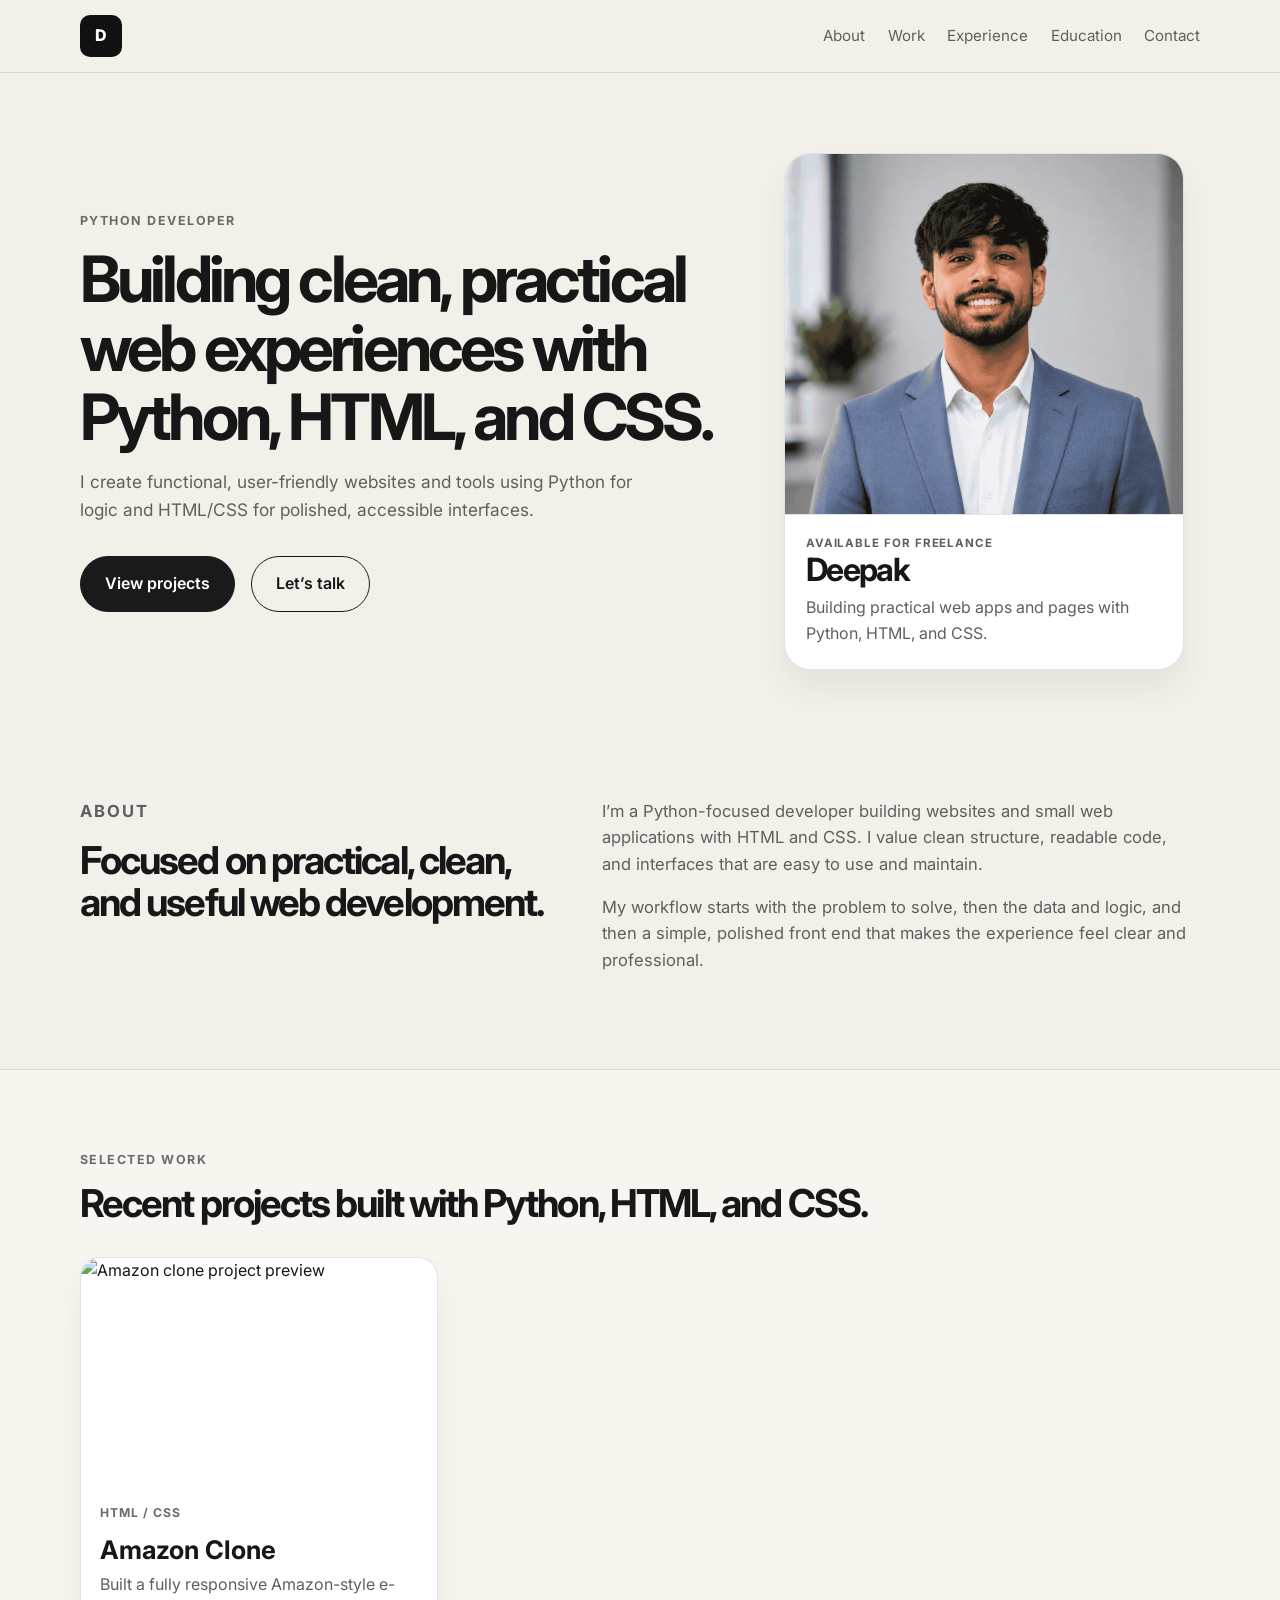
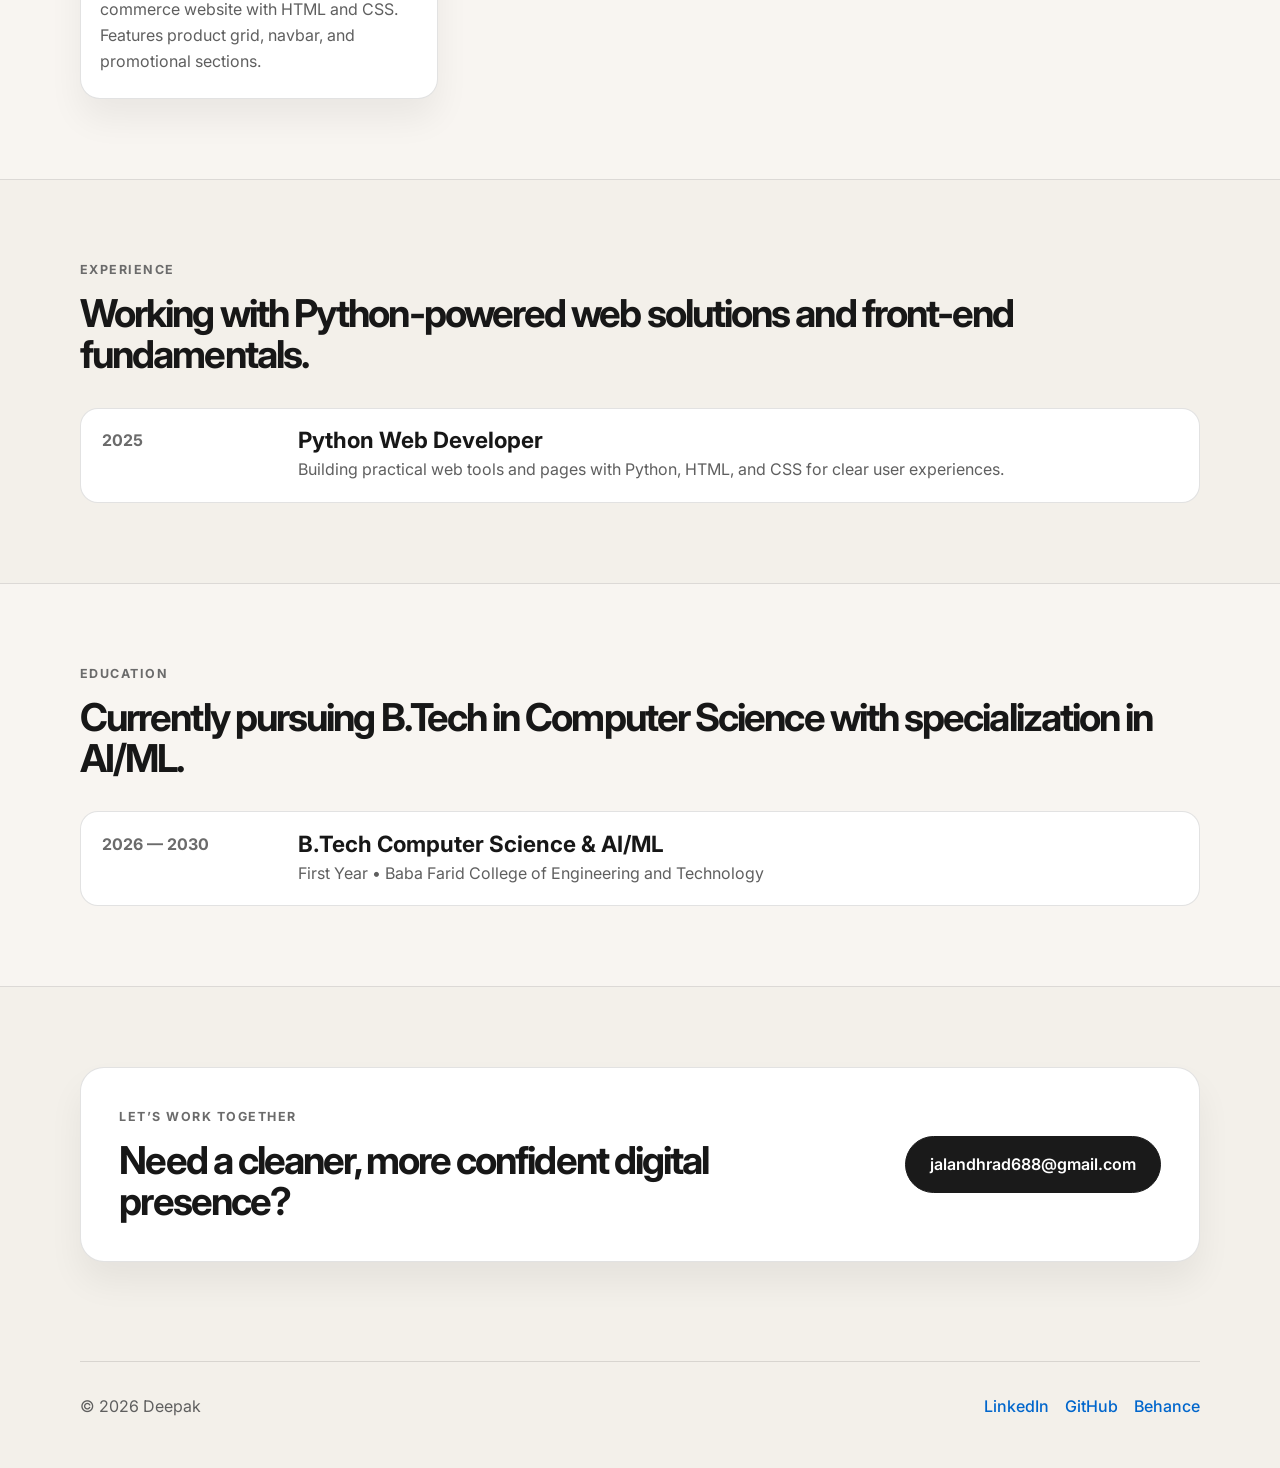
==== index.html @ 79a697dd "portfolio" ====
<!DOCTYPE html>
<html lang="en">
  <head>
    <meta charset="UTF-8" />
    <meta name="viewport" content="width=device-width, initial-scale=1.0" />
    <meta name="description" content="Minimal portfolio website for a developer and designer." />
    <title>Deepak | Portfolio</title>
    <link rel="preconnect" href="https://fonts.googleapis.com" />
    <link rel="preconnect" href="https://fonts.gstatic.com" crossorigin />
    <link href="https://fonts.googleapis.com/css2?family=Inter:wght@400;500;600;700;800&display=swap" rel="stylesheet" />
    <link rel="stylesheet" href="styles.css" />
  </head>
  <body>
    <header class="site-header">
      <div class="container nav-wrap">
        <a href="#home" class="brand">D</a>
        <nav class="site-nav" aria-label="Main navigation">
          <a href="#about">About</a>
          <a href="#work">Work</a>
          <a href="#experience">Experience</a>
          <a href="#education">Education</a>
          <a href="#contact">Contact</a>
        </nav>
      </div>
    </header>

    <main id="home">
      <section class="hero">
        <div class="container hero-grid">
          <div class="hero-copy">
            <p class="eyebrow">Python developer</p>
            <h1>Building clean, practical web experiences with Python, HTML, and CSS.</h1>
            <p class="lead">
              I create functional, user-friendly websites and tools using Python for logic and
              HTML/CSS for polished, accessible interfaces.
            </p>
            <div class="cta-row">
              <a class="button" href="#work">View projects</a>
              <a class="button button-secondary" href="#contact">Let’s talk</a>
            </div>
          </div>

          <div class="hero-card">
            <div class="profile-box">
              <div class="avatar">
                <img src="profile.jpg" alt="Deepak portrait" />
              </div>
              <div class="profile-text">
                <p class="label">Available for freelance</p>
                <h2>Deepak</h2>
                <p>Building practical web apps and pages with Python, HTML, and CSS.</p>
              </div>
            </div>
          </div>
        </div>
      </section>

      <section id="about" class="section">
        <div class="container split">
          <div>
            <p class="section-tag">About</p>
            <h2>Focused on practical, clean, and useful web development.</h2>
          </div>
          <div>
            <p>
              I’m a Python-focused developer building websites and small web applications with
              HTML and CSS. I value clean structure, readable code, and interfaces that are
              easy to use and maintain.
            </p>
            <p>
              My workflow starts with the problem to solve, then the data and logic, and then a
              simple, polished front end that makes the experience feel clear and professional.
            </p>
          </div>
        </div>
      </section>

      <section id="work" class="section muted">
        <div class="container">
          <p class="section-tag">Selected work</p>
          <h2>Recent projects built with Python, HTML, and CSS.</h2>

          <div class="project-grid">
            <a href="project with css and html/amazon-clone.html" class="project-card" target="_blank">
              <img src="https://images.unsplash.com/photo-1460925895917-adf4198c838d?auto=format&fit=crop&w=1200&q=80" alt="Amazon clone project preview" />
              <div class="project-body">
                <span>HTML / CSS</span>
                <h3>Amazon Clone</h3>
                <p>Built a fully responsive Amazon-style e-commerce website with HTML and CSS. Features product grid, navbar, and promotional sections.</p>
              </div>
            </a>
          </div>
        </div>
      </section>

      <section id="experience" class="section">
        <div class="container">
          <p class="section-tag">Experience</p>
          <h2>Working with Python-powered web solutions and front-end fundamentals.</h2>

          <div class="timeline">
            <div class="timeline-item">
              <span>2025</span>
              <div>
                <h3>Python Web Developer</h3>
                <p>Building practical web tools and pages with Python, HTML, and CSS for clear user experiences.</p>
              </div>
            </div>
          </div>
        </div>
      </section>

      <section id="education" class="section muted">
        <div class="container">
          <p class="section-tag">Education</p>
          <h2>Currently pursuing B.Tech in Computer Science with specialization in AI/ML.</h2>

          <div class="timeline">
            <div class="timeline-item">
              <span>2026 — 2030</span>
              <div>
                <h3>B.Tech Computer Science & AI/ML</h3>
                <p>First Year • Baba Farid College of Engineering and Technology</p>
              </div>
            </div>
          </div>
        </div>
      </section>

      <section id="contact" class="section contact">
        <div class="container contact-box">
          <div>
            <p class="section-tag">Let’s work together</p>
            <h2>Need a cleaner, more confident digital presence?</h2>
          </div>
          <a class="button" href="mailto:jalandhrad688@gmail.com">jalandhrad688@gmail.com</a>
        </div>
      </section>
    </main>

    <footer class="site-footer">
      <div class="container footer-wrap">
        <p>© <span id="year"></span> Deepak</p>
        <div class="socials">
          <a href="https://www.linkedin.com/in/deepak-jalandhra214" target="_blank" rel="noreferrer">LinkedIn</a>
          <a href="https://github.com/deepak-jalandhra-214" target="_blank" rel="noreferrer">GitHub</a>
          <a href="https://behance.net" target="_blank" rel="noreferrer">Behance</a>
        </div>
      </div>
    </footer>

    <script src="script.js"></script>
  </body>
</html>
---- styles.css ----
:root {
  --bg: #f3f0ea;
  --panel: #ffffff;
  --panel-soft: #f8f5f1;
  --text: #171717;
  --muted: #5f5f5f;
  --line: rgba(23, 23, 23, 0.12);
  --primary: #1a1a1a;
  --secondary: #6b6b6b;
  --shadow: 0 20px 35px rgba(0, 0, 0, 0.06);
}

* {
  box-sizing: border-box;
}

html {
  scroll-behavior: smooth;
}

body {
  margin: 0;
  background: var(--bg);
  color: var(--text);
  font-family: "Inter", sans-serif;
  line-height: 1.6;
}

a {
  color: inherit;
  text-decoration: none;
}

img {
  display: block;
  width: 100%;
}

.container {
  width: min(1120px, calc(100% - 2rem));
  margin: 0 auto;
}

.site-header {
  background: rgba(243, 240, 234, 0.92);
  border-bottom: 1px solid var(--line);
  position: sticky;
  top: 0;
  z-index: 20;
  backdrop-filter: blur(12px);
}

.nav-wrap {
  display: flex;
  align-items: center;
  justify-content: space-between;
  min-height: 72px;
}

.brand {
  display: inline-flex;
  align-items: center;
  justify-content: center;
  width: 42px;
  height: 42px;
  border-radius: 10px;
  background: #111111;
  color: #fff;
  font-weight: 800;
}

.site-nav {
  display: flex;
  align-items: center;
  gap: 1.4rem;
  color: var(--muted);
  font-size: 0.95rem;
}

.site-nav a:hover {
  color: var(--text);
}

.socials a {
  color: #0066cc;
  font-weight: 500;
}

.socials a:hover {
  color: #0052a3;
}



.hero {
  padding: 5rem 0 3rem;
}

.hero-grid {
  display: grid;
  grid-template-columns: 1.2fr 0.8fr;
  gap: 2.5rem;
  align-items: center;
}

.eyebrow,
.section-tag {
  margin: 0 0 0.8rem;
  color: var(--secondary);
  font-size: 0.78rem;
  font-weight: 700;
  letter-spacing: 0.12em;
  text-transform: uppercase;
}

h1,
h2,
h3 {
  margin-top: 0;
  line-height: 1.08;
}

h1 {
  font-size: clamp(2.7rem, 5vw, 5.2rem);
  letter-spacing: -0.06em;
  margin-bottom: 1rem;
}

h2 {
  font-size: clamp(2rem, 3vw, 3rem);
  letter-spacing: -0.05em;
  margin-bottom: 1rem;
}

.lead {
  max-width: 560px;
  color: var(--muted);
  font-size: 1.08rem;
}

.cta-row {
  display: flex;
  flex-wrap: wrap;
  gap: 1rem;
  margin-top: 2rem;
}

.button {
  display: inline-flex;
  align-items: center;
  justify-content: center;
  padding: 0.9rem 1.5rem;
  border-radius: 999px;
  border: 1px solid var(--primary);
  background: var(--primary);
  color: white;
  font-weight: 600;
}

.button-secondary {
  background: transparent;
  color: var(--text);
}

.hero-card {
  display: flex;
  justify-content: center;
}

.profile-box {
  width: min(100%, 400px);
  background: var(--panel);
  border: 1px solid var(--line);
  border-radius: 26px;
  box-shadow: var(--shadow);
  overflow: hidden;
}

.avatar {
  overflow: hidden;
  border-bottom: 1px solid var(--line);
}

.avatar img {
  height: 360px;
  object-fit: cover;
}

.profile-text {
  padding: 1.2rem 1.3rem 1.4rem;
}

.label {
  margin: 0 0 0.5rem;
  color: var(--secondary);
  font-size: 0.72rem;
  font-weight: 700;
  letter-spacing: 0.08em;
  text-transform: uppercase;
}

.profile-text h2 {
  margin-bottom: 0.5rem;
  font-size: 2rem;
}

.profile-text p {
  margin: 0;
  color: var(--muted);
}

.section {
  padding: 5rem 0;
}

.muted {
  background: var(--panel-soft);
  border-top: 1px solid var(--line);
  border-bottom: 1px solid var(--line);
}

.split {
  display: grid;
  grid-template-columns: 0.9fr 1.1fr;
  gap: 2rem;
}

.split p {
  margin: 0 0 1rem;
  color: var(--muted);
  font-size: 1.04rem;
}

.project-grid {
  display: grid;
  grid-template-columns: repeat(3, minmax(0, 1fr));
  gap: 1.4rem;
  margin-top: 2rem;
}

.project-card {
  background: var(--panel);
  border: 1px solid var(--line);
  border-radius: 20px;
  overflow: hidden;
  box-shadow: var(--shadow);
  cursor: pointer;
  transition: all 0.3s ease;
  display: block;
  text-decoration: none;
  color: inherit;
}

.project-card:hover {
  transform: translateY(-8px);
  box-shadow: 0 30px 45px rgba(0, 0, 0, 0.12);
}

.project-card img {
  height: 220px;
  object-fit: cover;
}

.project-body {
  padding: 1.3rem 1.2rem 1.5rem;
}

.project-body span {
  color: var(--secondary);
  font-size: 0.76rem;
  font-weight: 700;
  letter-spacing: 0.08em;
  text-transform: uppercase;
}

.project-body h3 {
  margin: 0.75rem 0 0.5rem;
  font-size: 1.6rem;
}

.project-body p {
  margin: 0;
  color: var(--muted);
}

.timeline {
  display: grid;
  gap: 1rem;
  margin-top: 2rem;
}

.timeline-item {
  display: grid;
  grid-template-columns: 180px 1fr;
  gap: 1rem;
  padding: 1.2rem 1.3rem;
  background: var(--panel);
  border: 1px solid var(--line);
  border-radius: 18px;
}

.timeline-item span {
  color: var(--secondary);
  font-weight: 700;
}

.timeline-item h3 {
  margin-bottom: 0.3rem;
  font-size: 1.4rem;
}

.timeline-item p {
  margin: 0;
  color: var(--muted);
}

.contact-box {
  display: flex;
  align-items: center;
  justify-content: space-between;
  gap: 1rem;
  padding: clamp(1.5rem, 3vw, 2.5rem);
  background: var(--panel);
  border: 1px solid var(--line);
  border-radius: 24px;
  box-shadow: var(--shadow);
}

.contact-box h2 {
  margin: 0;
  max-width: 680px;
}

.site-footer {
  padding: 1.2rem 0 2rem;
}

.footer-wrap {
  display: flex;
  justify-content: space-between;
  align-items: center;
  gap: 1rem;
  padding-top: 1rem;
  border-top: 1px solid var(--line);
  color: var(--muted);
}

.socials {
  display: flex;
  gap: 1rem;
}

@media (max-width: 900px) {
  .hero-grid,
  .split,
  .project-grid {
    grid-template-columns: 1fr;
  }

  .project-grid {
    display: grid;
  }

  .timeline-item {
    grid-template-columns: 1fr;
  }
}

@media (max-width: 560px) {
  .site-nav {
    display: none;
  }

  .cta-row,
  .contact-box,
  .footer-wrap {
    flex-direction: column;
    align-items: flex-start;
  }

  .button {
    width: 100%;
  }
}
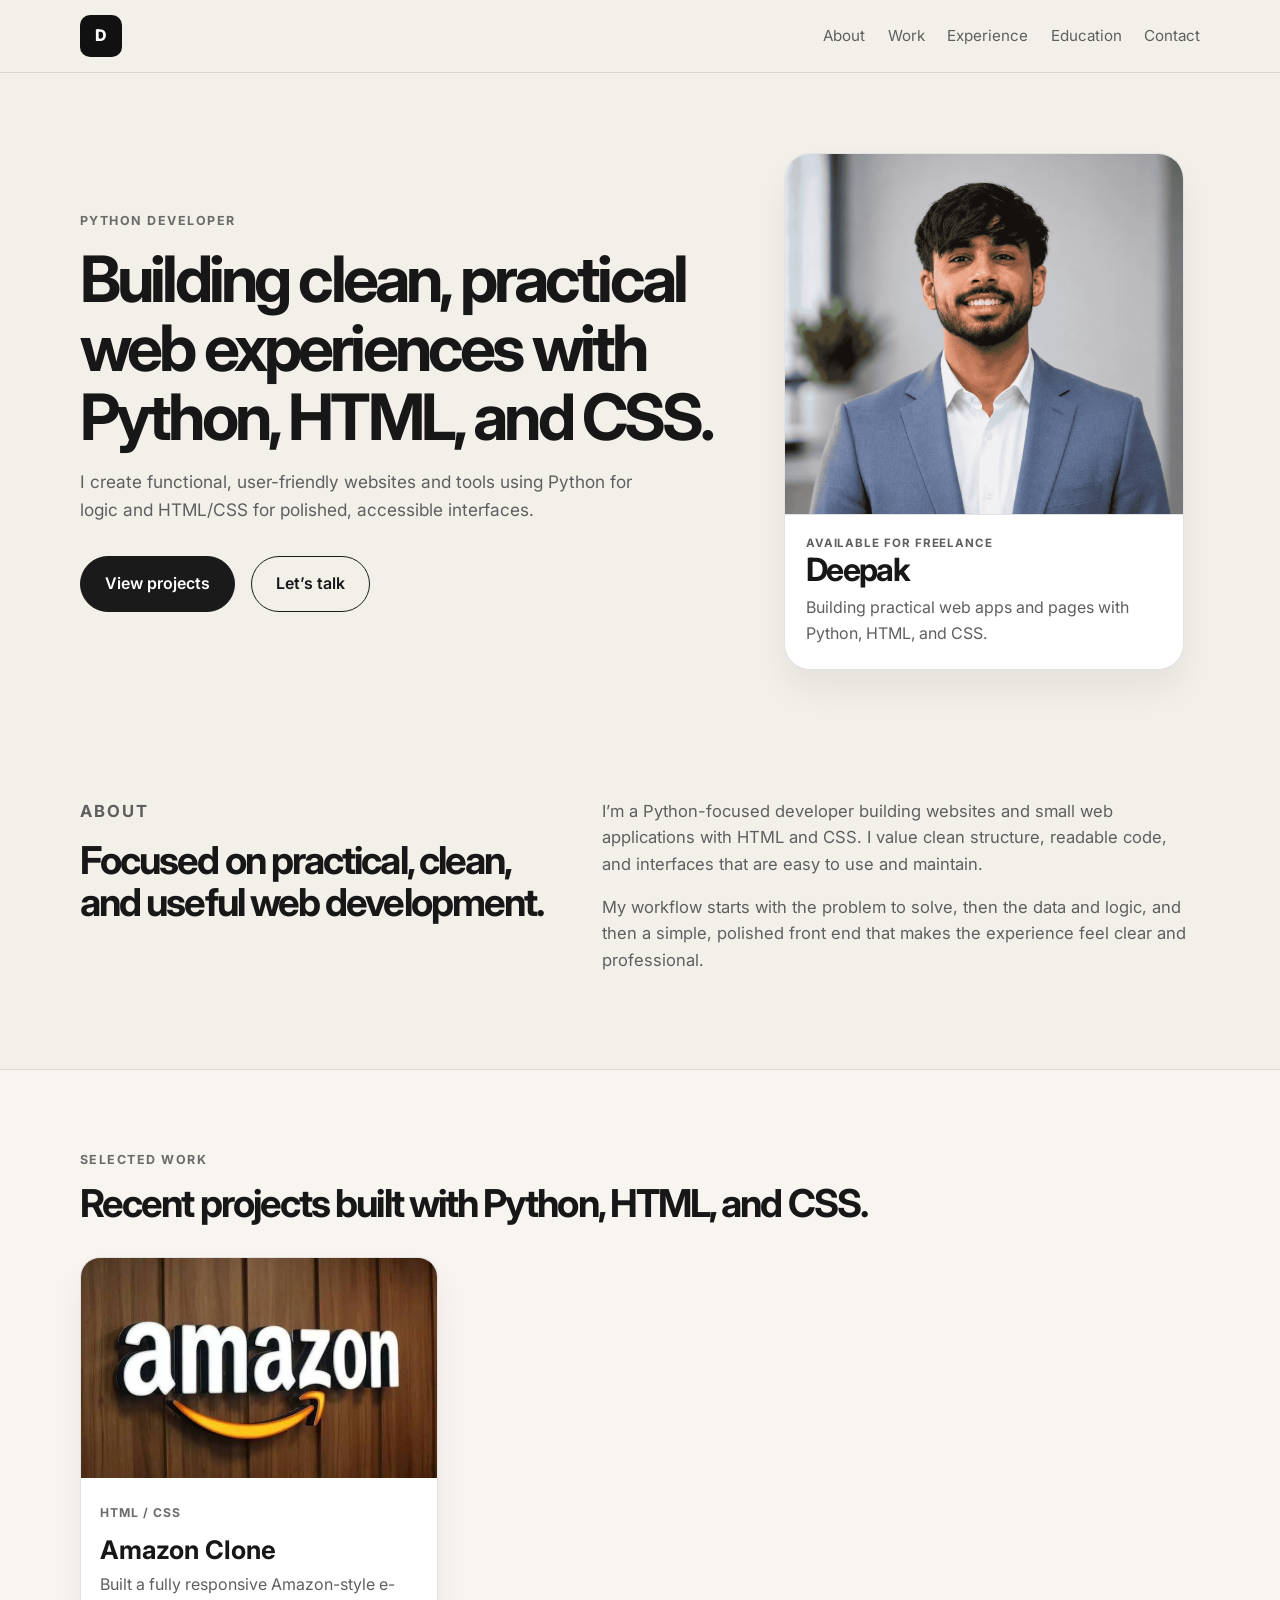
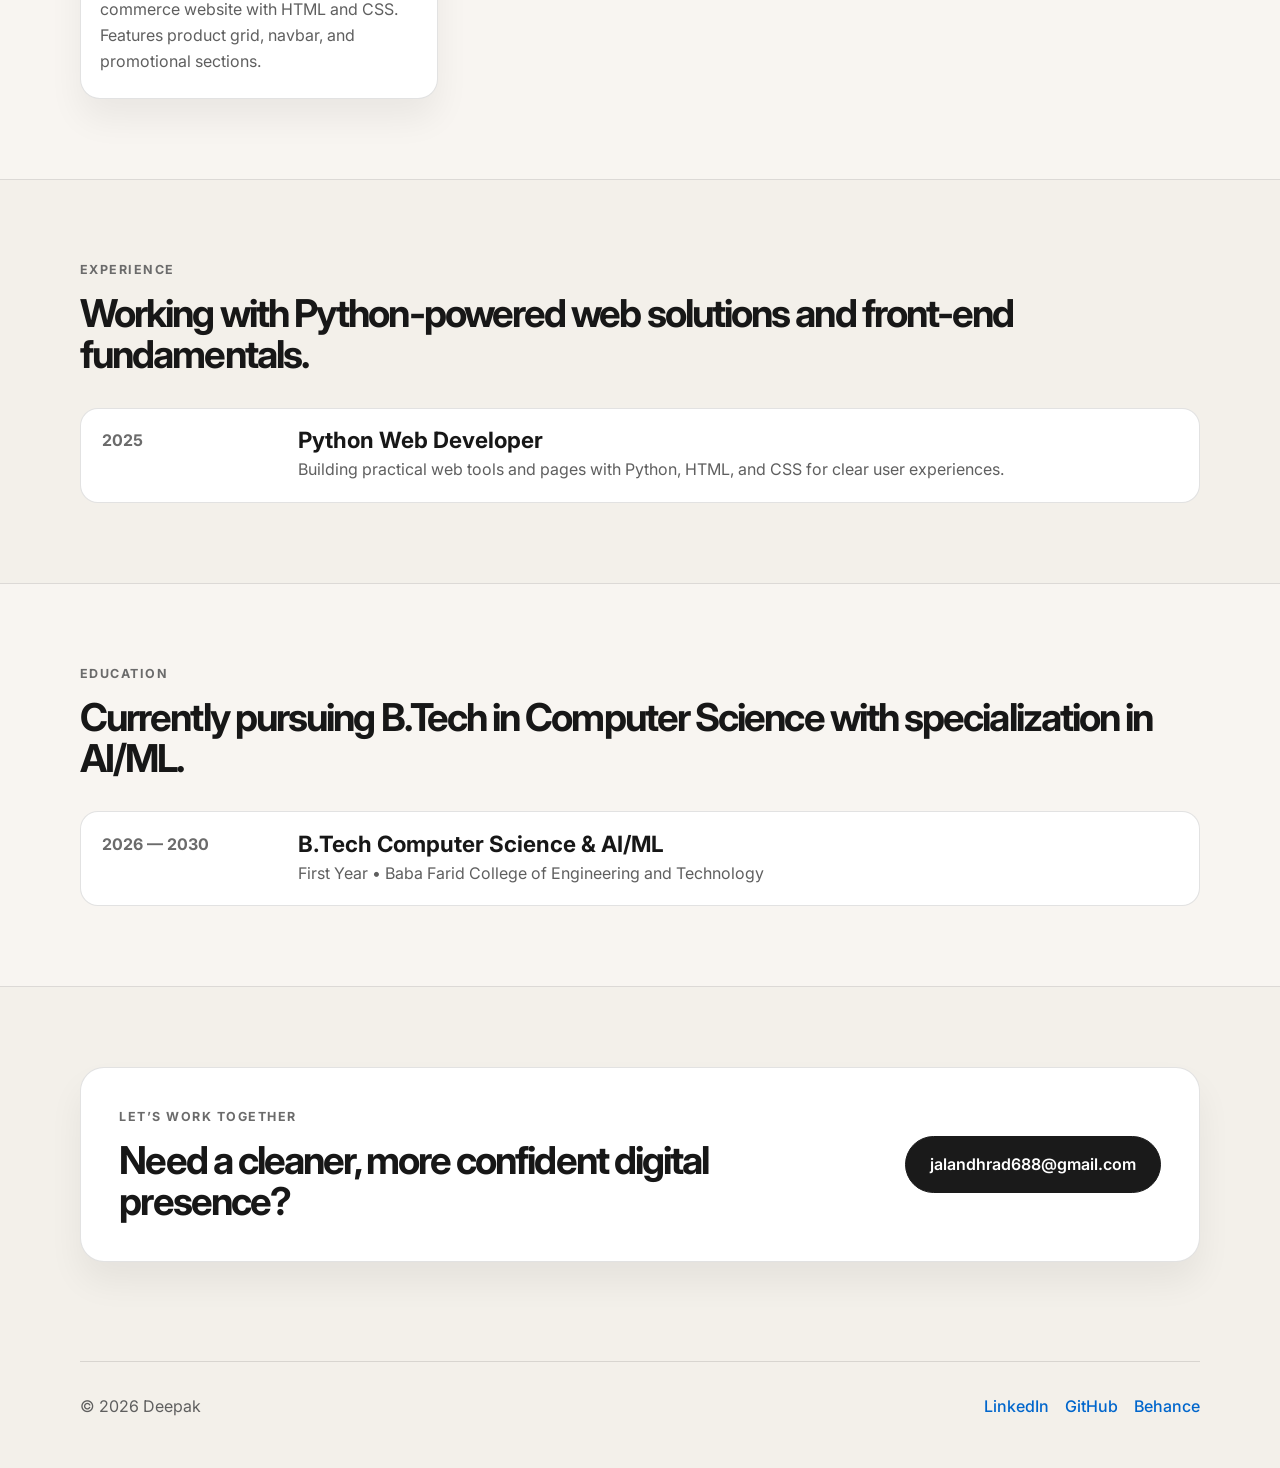
==== commit e4608bd8: "add" ====
--- a/index.html
+++ b/index.html
@@ -23,6 +23,7 @@
         </nav>
       </div>
     </header>
+    
 
     <main id="home">
       <section class="hero">
@@ -82,7 +83,7 @@
 
           <div class="project-grid">
             <a href="project with css and html/amazon-clone.html" class="project-card" target="_blank">
-              <img src="https://images.unsplash.com/photo-1460925895917-adf4198c838d?auto=format&fit=crop&w=1200&q=80" alt="Amazon clone project preview" />
+              <img src="image.png" alt="Amazon clone project preview" />
               <div class="project-body">
                 <span>HTML / CSS</span>
                 <h3>Amazon Clone</h3>
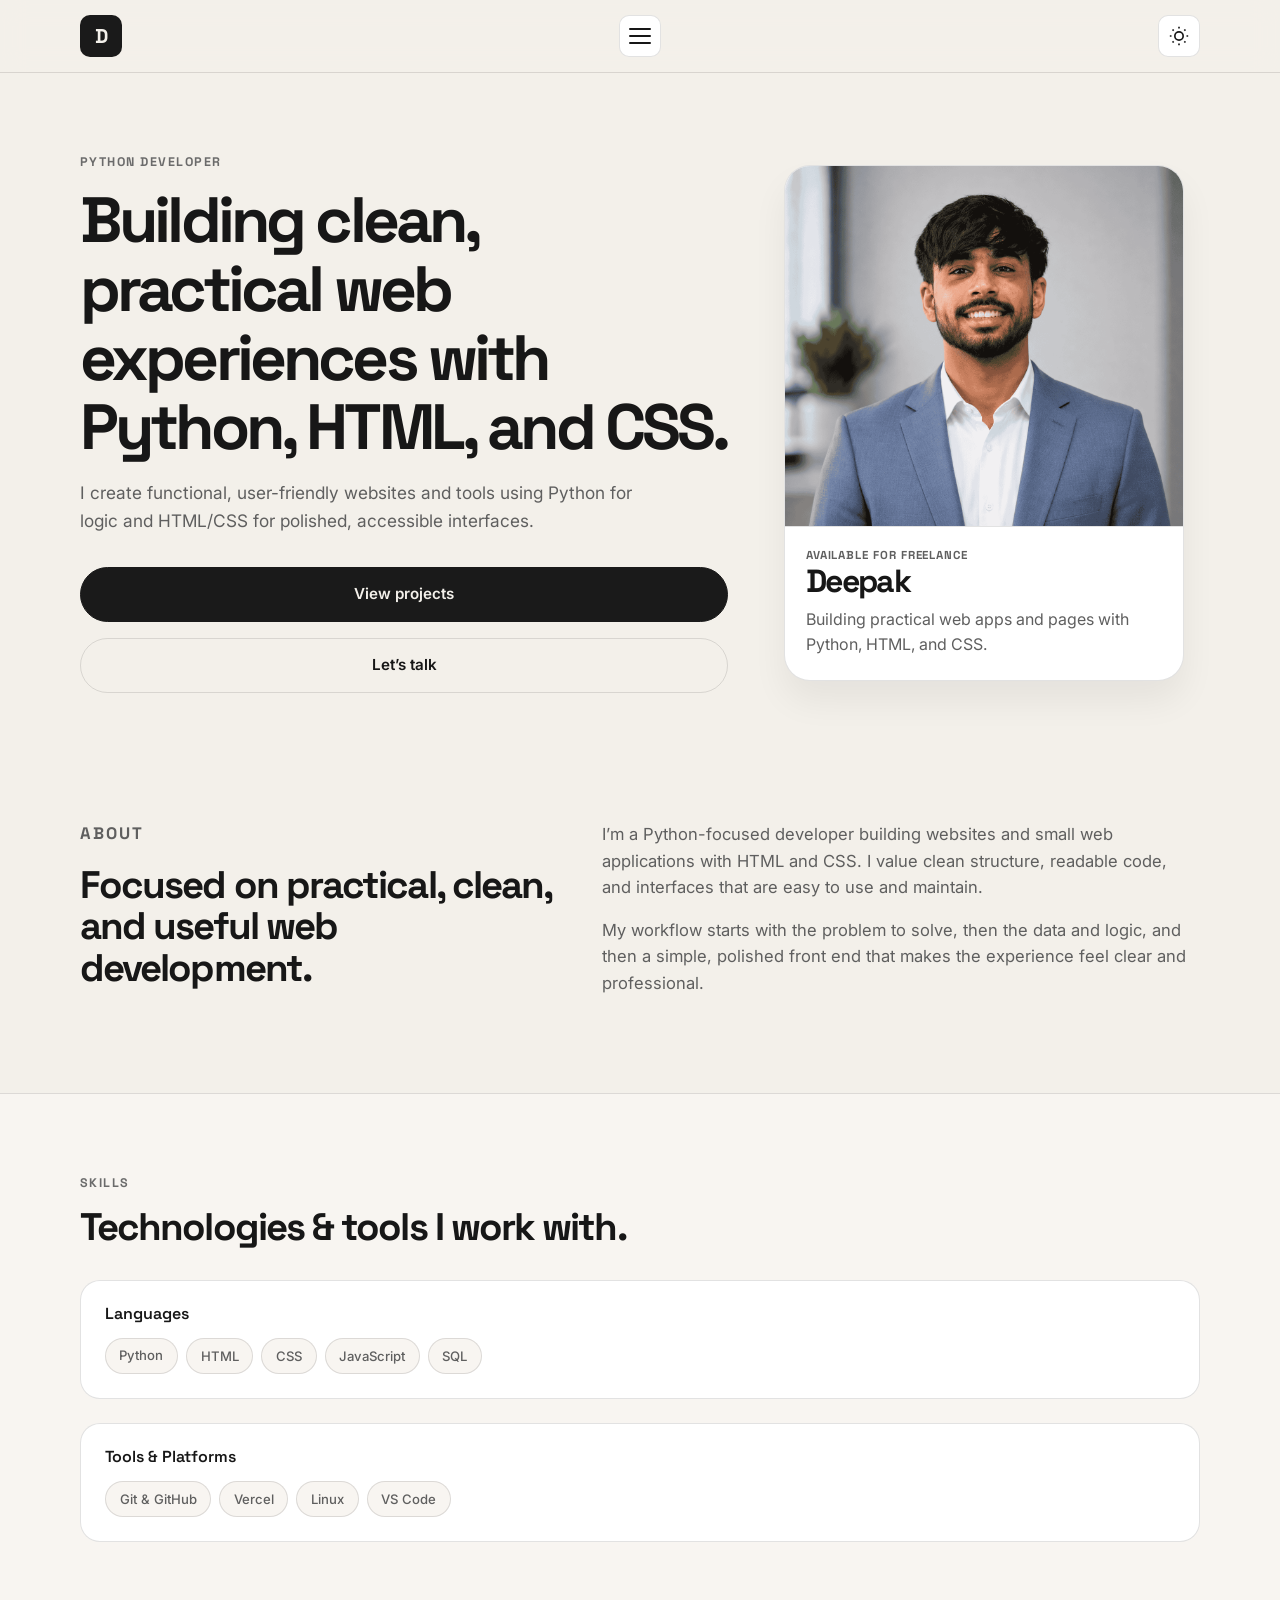
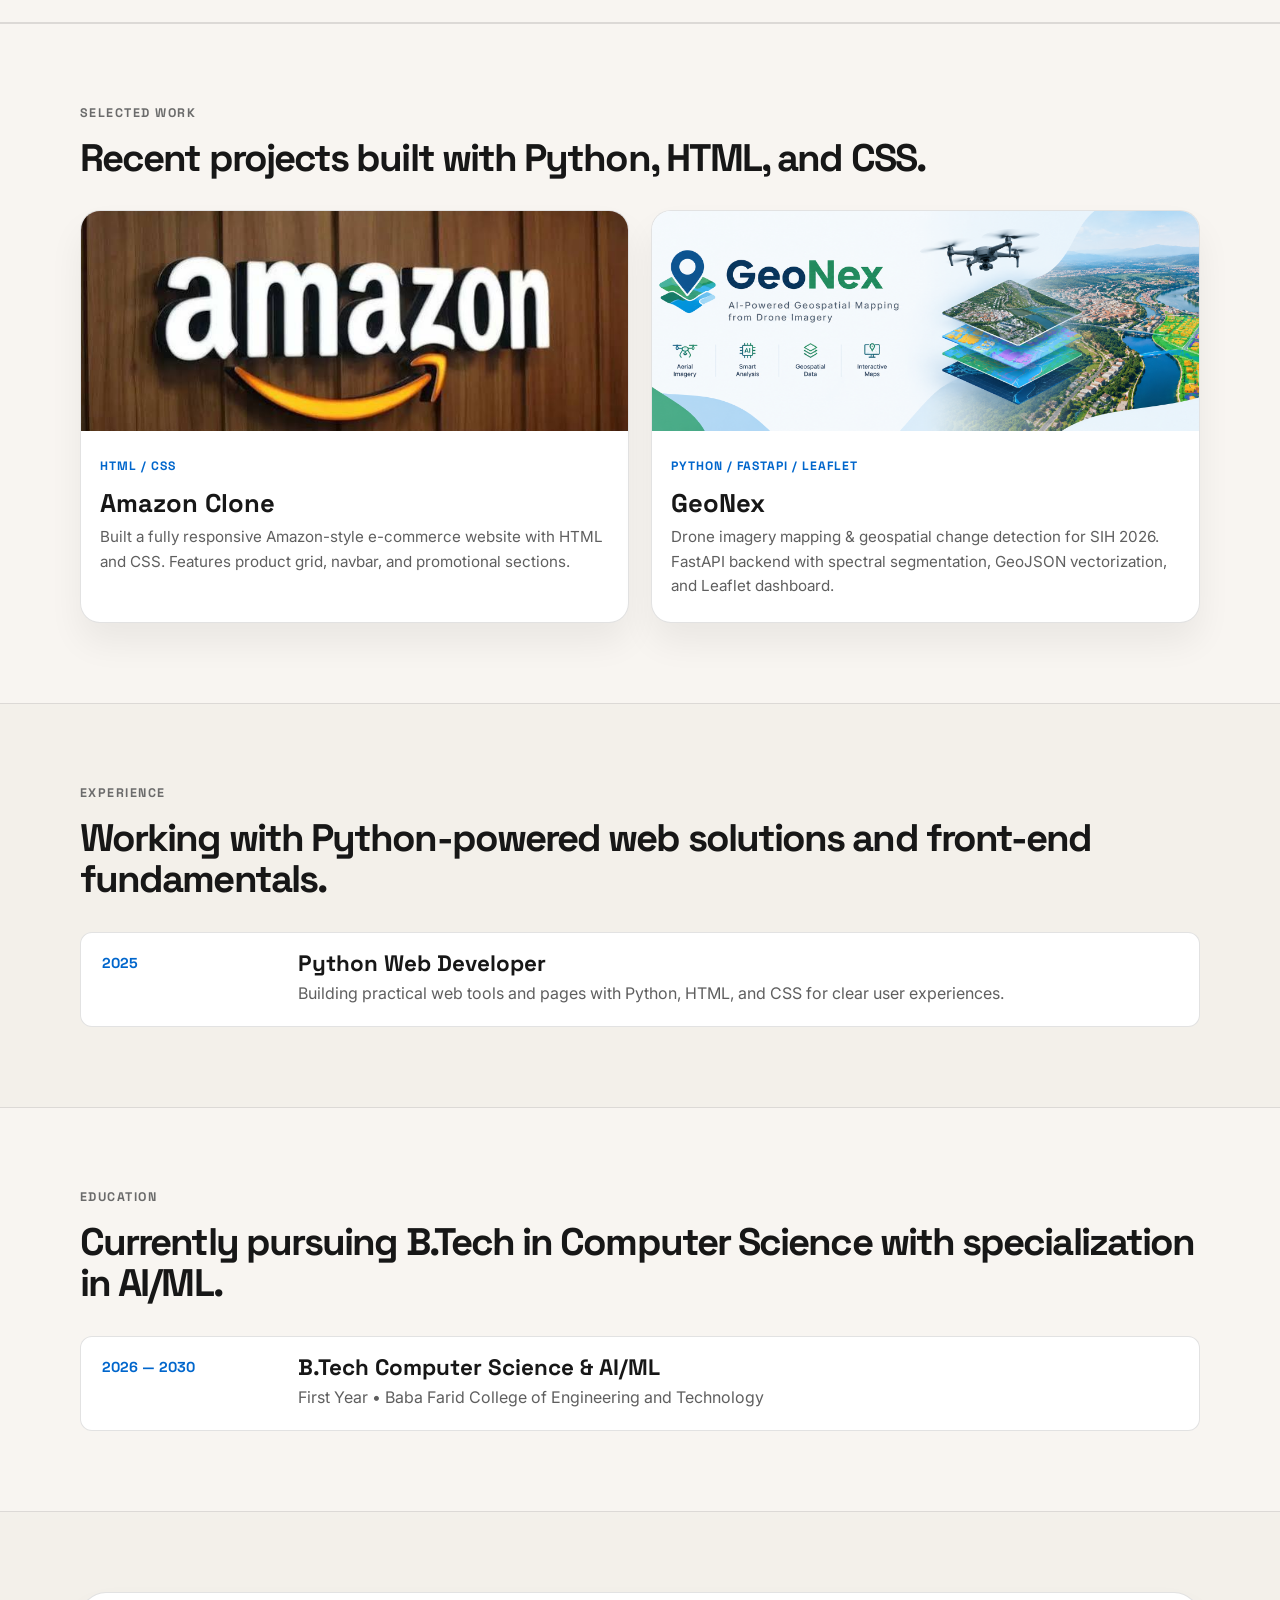
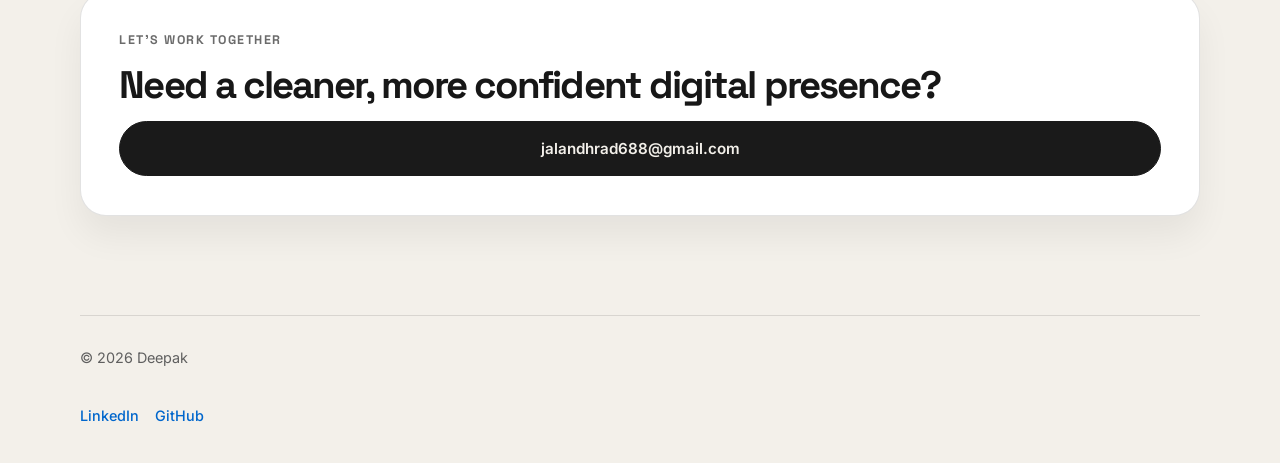
==== commit e5cf2dea: "Update portfolio with GeoNex project Co-authored-by: Copilot <223556219+Copilot@users.noreply.github" ====
--- a/index.html
+++ b/index.html
@@ -1,26 +1,42 @@
 <!DOCTYPE html>
-<html lang="en">
+<html lang="en" data-theme="light">
   <head>
     <meta charset="UTF-8" />
     <meta name="viewport" content="width=device-width, initial-scale=1.0" />
-    <meta name="description" content="Minimal portfolio website for a developer and designer." />
-    <title>Deepak | Portfolio</title>
+    <meta name="description" content="Deepak Jalandhra - Python Developer portfolio showcasing web projects, AI/ML experience, and geospatial mapping with GeoNex." />
+    <meta name="theme-color" content="#1a1a1a" />
+    <title>Deepak Jalandhra | Python Developer Portfolio</title>
     <link rel="preconnect" href="https://fonts.googleapis.com" />
     <link rel="preconnect" href="https://fonts.gstatic.com" crossorigin />
-    <link href="https://fonts.googleapis.com/css2?family=Inter:wght@400;500;600;700;800&display=swap" rel="stylesheet" />
+    <link href="https://fonts.googleapis.com/css2?family=Inter:wght@400;500;600;700;800&family=Space+Grotesk:wght@500;600;700&display=swap" rel="stylesheet" />
+    <link rel="icon" type="image/jpeg" href="profile.jpg" />
+    <link rel="apple-touch-icon" href="profile.jpg" />
     <link rel="stylesheet" href="styles.css" />
   </head>
   <body>
     <header class="site-header">
       <div class="container nav-wrap">
-        <a href="#home" class="brand">D</a>
+        <a href="#home" class="brand" aria-label="Go to homepage">D</a>
         <nav class="site-nav" aria-label="Main navigation">
           <a href="#about">About</a>
+          <a href="#skills">Skills</a>
           <a href="#work">Work</a>
           <a href="#experience">Experience</a>
           <a href="#education">Education</a>
           <a href="#contact">Contact</a>
         </nav>
+        <button class="nav-toggle" aria-label="Toggle navigation menu" aria-expanded="false">
+          <span class="hamburger"></span>
+        </button>
+        <button class="theme-toggle" aria-label="Toggle dark mode" aria-pressed="false">
+          <svg class="sun-icon" viewBox="0 0 24 24" fill="none" stroke="currentColor" stroke-width="2">
+            <circle cx="12" cy="12" r="5"></circle>
+            <path d="M12 1v2M12 21v2M4.22 4.22l1.42 1.42M18.36 18.36l1.42 1.42M1 12h2M21 12h2M4.22 19.78l1.42-1.42M18.36 5.64l1.42-1.42"></path>
+          </svg>
+          <svg class="moon-icon" viewBox="0 0 24 24" fill="none" stroke="currentColor" stroke-width="2">
+            <path d="M21 12.79A9 9 0 1 1 11.21 3 7 7 0 0 0 21 12.79z"></path>
+          </svg>
+        </button>
       </div>
     </header>
     
@@ -76,6 +92,34 @@
         </div>
       </section>
 
+      <section id="skills" class="section muted">
+        <div class="container">
+          <p class="section-tag">Skills</p>
+          <h2>Technologies & tools I work with.</h2>
+          <div class="skills-grid">
+            <div class="skill-category">
+              <h3>Languages</h3>
+              <ul class="skill-tags">
+                <li>Python</li>
+                <li>HTML</li>
+                <li>CSS</li>
+                <li>JavaScript</li>
+                <li>SQL</li>
+              </ul>
+            </div>
+            <div class="skill-category">
+              <h3>Tools & Platforms</h3>
+              <ul class="skill-tags">
+                <li>Git & GitHub</li>
+                <li>Vercel</li>
+                <li>Linux</li>
+                <li>VS Code</li>
+              </ul>
+            </div>
+          </div>
+        </div>
+      </section>
+
       <section id="work" class="section muted">
         <div class="container">
           <p class="section-tag">Selected work</p>
@@ -90,6 +134,14 @@
                 <p>Built a fully responsive Amazon-style e-commerce website with HTML and CSS. Features product grid, navbar, and promotional sections.</p>
               </div>
             </a>
+            <a href="https://geonex.vercel.app/" class="project-card" target="_blank">
+              <img src="geonex-banner.png" alt="GeoNex project preview" />
+              <div class="project-body">
+                <span>Python / FastAPI / Leaflet</span>
+                <h3>GeoNex</h3>
+                <p>Drone imagery mapping & geospatial change detection for SIH 2026. FastAPI backend with spectral segmentation, GeoJSON vectorization, and Leaflet dashboard.</p>
+              </div>
+            </a>
           </div>
         </div>
       </section>
@@ -145,7 +197,6 @@
         <div class="socials">
           <a href="https://www.linkedin.com/in/deepak-jalandhra214" target="_blank" rel="noreferrer">LinkedIn</a>
           <a href="https://github.com/deepak-jalandhra-214" target="_blank" rel="noreferrer">GitHub</a>
-          <a href="https://behance.net" target="_blank" rel="noreferrer">Behance</a>
         </div>
       </div>
     </footer>
--- a/styles.css
+++ b/styles.css
@@ -8,377 +8,237 @@
   --primary: #1a1a1a;
   --secondary: #6b6b6b;
   --shadow: 0 20px 35px rgba(0, 0, 0, 0.06);
-}
-
-* {
-  box-sizing: border-box;
-}
-
-html {
-  scroll-behavior: smooth;
+  --shadow-hover: 0 30px 45px rgba(0, 0, 0, 0.12);
+  --accent: #0066cc;
+  --accent-hover: #0052a3;
+  --border-radius-sm: 8px;
+  --border-radius-md: 12px;
+  --border-radius-lg: 20px;
+  --border-radius-xl: 26px;
+  --transition-fast: 150ms ease;
+  --transition-base: 250ms ease;
+  --transition-slow: 350ms ease;
+  --font-sans: "Inter", sans-serif;
+  --font-display: "Space Grotesk", sans-serif;
+}
+
+[data-theme="dark"] {
+  --bg: #0f0f0f;
+  --panel: #1a1a1a;
+  --panel-soft: #222222;
+  --text: #f5f5f5;
+  --muted: #a0a0a0;
+  --line: rgba(255, 255, 255, 0.1);
+  --primary: #f5f5f5;
+  --secondary: #999;
+  --shadow: 0 20px 35px rgba(0, 0, 0, 0.4);
+  --shadow-hover: 0 30px 45px rgba(0, 0, 0, 0.5);
+  --accent: #4da3ff;
+  --accent-hover: #7bc0ff;
+}
+
+* { box-sizing: border-box; }
+
+html { scroll-behavior: smooth; }
+
+@media (prefers-reduced-motion: reduce) {
+  html { scroll-behavior: auto; }
+  *, *::before, *::after {
+    animation-duration: 0.01ms !important;
+    animation-iteration-count: 1 !important;
+    transition-duration: 0.01ms !important;
+  }
 }
 
 body {
   margin: 0;
   background: var(--bg);
   color: var(--text);
-  font-family: "Inter", sans-serif;
+  font-family: var(--font-sans);
   line-height: 1.6;
-}
-
-a {
-  color: inherit;
-  text-decoration: none;
-}
-
-img {
-  display: block;
-  width: 100%;
-}
-
-.container {
-  width: min(1120px, calc(100% - 2rem));
-  margin: 0 auto;
-}
-
+  transition: background-color var(--transition-base), color var(--transition-base);
+}
+
+a { color: inherit; text-decoration: none; }
+img { display: block; width: 100%; }
+
+.container { width: min(1120px, calc(100% - 2rem)); margin: 0 auto; }
+
+/* Header */
 .site-header {
   background: rgba(243, 240, 234, 0.92);
   border-bottom: 1px solid var(--line);
-  position: sticky;
-  top: 0;
-  z-index: 20;
+  position: sticky; top: 0; z-index: 100;
   backdrop-filter: blur(12px);
-}
-
-.nav-wrap {
-  display: flex;
-  align-items: center;
-  justify-content: space-between;
-  min-height: 72px;
-}
+  transition: background-color var(--transition-base), border-color var(--transition-base);
+}
+[data-theme="dark"] .site-header { background: rgba(15, 15, 15, 0.92); }
+
+.nav-wrap { display: flex; align-items: center; justify-content: space-between; min-height: 72px; gap: 1rem; }
 
 .brand {
-  display: inline-flex;
-  align-items: center;
-  justify-content: center;
-  width: 42px;
-  height: 42px;
-  border-radius: 10px;
-  background: #111111;
-  color: #fff;
-  font-weight: 800;
-}
-
-.site-nav {
-  display: flex;
-  align-items: center;
-  gap: 1.4rem;
-  color: var(--muted);
-  font-size: 0.95rem;
-}
-
-.site-nav a:hover {
-  color: var(--text);
-}
-
-.socials a {
-  color: #0066cc;
-  font-weight: 500;
-}
-
-.socials a:hover {
-  color: #0052a3;
-}
-
-
-
-.hero {
-  padding: 5rem 0 3rem;
-}
-
-.hero-grid {
-  display: grid;
-  grid-template-columns: 1.2fr 0.8fr;
-  gap: 2.5rem;
-  align-items: center;
-}
-
-.eyebrow,
-.section-tag {
-  margin: 0 0 0.8rem;
-  color: var(--secondary);
-  font-size: 0.78rem;
-  font-weight: 700;
-  letter-spacing: 0.12em;
-  text-transform: uppercase;
-}
-
-h1,
-h2,
-h3 {
-  margin-top: 0;
-  line-height: 1.08;
-}
-
-h1 {
-  font-size: clamp(2.7rem, 5vw, 5.2rem);
-  letter-spacing: -0.06em;
-  margin-bottom: 1rem;
-}
-
-h2 {
-  font-size: clamp(2rem, 3vw, 3rem);
-  letter-spacing: -0.05em;
-  margin-bottom: 1rem;
-}
-
-.lead {
-  max-width: 560px;
-  color: var(--muted);
-  font-size: 1.08rem;
-}
-
-.cta-row {
-  display: flex;
-  flex-wrap: wrap;
-  gap: 1rem;
-  margin-top: 2rem;
-}
-
-.button {
-  display: inline-flex;
-  align-items: center;
-  justify-content: center;
-  padding: 0.9rem 1.5rem;
-  border-radius: 999px;
-  border: 1px solid var(--primary);
-  background: var(--primary);
-  color: white;
-  font-weight: 600;
-}
-
-.button-secondary {
-  background: transparent;
-  color: var(--text);
-}
-
-.hero-card {
-  display: flex;
-  justify-content: center;
-}
-
-.profile-box {
-  width: min(100%, 400px);
-  background: var(--panel);
-  border: 1px solid var(--line);
-  border-radius: 26px;
-  box-shadow: var(--shadow);
-  overflow: hidden;
-}
-
-.avatar {
-  overflow: hidden;
-  border-bottom: 1px solid var(--line);
-}
-
-.avatar img {
-  height: 360px;
-  object-fit: cover;
-}
-
-.profile-text {
-  padding: 1.2rem 1.3rem 1.4rem;
-}
-
-.label {
-  margin: 0 0 0.5rem;
-  color: var(--secondary);
-  font-size: 0.72rem;
-  font-weight: 700;
-  letter-spacing: 0.08em;
-  text-transform: uppercase;
-}
-
-.profile-text h2 {
-  margin-bottom: 0.5rem;
-  font-size: 2rem;
-}
-
-.profile-text p {
-  margin: 0;
-  color: var(--muted);
-}
-
-.section {
-  padding: 5rem 0;
-}
-
-.muted {
-  background: var(--panel-soft);
-  border-top: 1px solid var(--line);
-  border-bottom: 1px solid var(--line);
-}
-
-.split {
-  display: grid;
-  grid-template-columns: 0.9fr 1.1fr;
-  gap: 2rem;
-}
-
-.split p {
-  margin: 0 0 1rem;
-  color: var(--muted);
-  font-size: 1.04rem;
-}
-
-.project-grid {
-  display: grid;
-  grid-template-columns: repeat(3, minmax(0, 1fr));
-  gap: 1.4rem;
-  margin-top: 2rem;
-}
-
-.project-card {
-  background: var(--panel);
-  border: 1px solid var(--line);
-  border-radius: 20px;
-  overflow: hidden;
-  box-shadow: var(--shadow);
-  cursor: pointer;
-  transition: all 0.3s ease;
-  display: block;
-  text-decoration: none;
-  color: inherit;
-}
-
-.project-card:hover {
-  transform: translateY(-8px);
-  box-shadow: 0 30px 45px rgba(0, 0, 0, 0.12);
-}
-
-.project-card img {
-  height: 220px;
-  object-fit: cover;
-}
-
-.project-body {
-  padding: 1.3rem 1.2rem 1.5rem;
-}
-
-.project-body span {
-  color: var(--secondary);
-  font-size: 0.76rem;
-  font-weight: 700;
-  letter-spacing: 0.08em;
-  text-transform: uppercase;
-}
-
-.project-body h3 {
-  margin: 0.75rem 0 0.5rem;
-  font-size: 1.6rem;
-}
-
-.project-body p {
-  margin: 0;
-  color: var(--muted);
-}
-
-.timeline {
-  display: grid;
-  gap: 1rem;
-  margin-top: 2rem;
-}
-
-.timeline-item {
-  display: grid;
-  grid-template-columns: 180px 1fr;
-  gap: 1rem;
-  padding: 1.2rem 1.3rem;
-  background: var(--panel);
-  border: 1px solid var(--line);
-  border-radius: 18px;
-}
-
-.timeline-item span {
-  color: var(--secondary);
-  font-weight: 700;
-}
-
-.timeline-item h3 {
-  margin-bottom: 0.3rem;
-  font-size: 1.4rem;
-}
-
-.timeline-item p {
-  margin: 0;
-  color: var(--muted);
-}
-
-.contact-box {
-  display: flex;
-  align-items: center;
-  justify-content: space-between;
-  gap: 1rem;
-  padding: clamp(1.5rem, 3vw, 2.5rem);
-  background: var(--panel);
-  border: 1px solid var(--line);
-  border-radius: 24px;
-  box-shadow: var(--shadow);
-}
-
-.contact-box h2 {
-  margin: 0;
-  max-width: 680px;
-}
-
-.site-footer {
-  padding: 1.2rem 0 2rem;
-}
-
-.footer-wrap {
-  display: flex;
-  justify-content: space-between;
-  align-items: center;
-  gap: 1rem;
-  padding-top: 1rem;
-  border-top: 1px solid var(--line);
-  color: var(--muted);
-}
-
-.socials {
-  display: flex;
-  gap: 1rem;
-}
-
-@media (max-width: 900px) {
-  .hero-grid,
-  .split,
-  .project-grid {
-    grid-template-columns: 1fr;
-  }
-
-  .project-grid {
-    display: grid;
-  }
-
-  .timeline-item {
-    grid-template-columns: 1fr;
-  }
-}
-
+  display: inline-flex; align-items: center; justify-content: center;
+  width: 42px; height: 42px; border-radius: 10px;
+  background: var(--primary); color: var(--bg);
+  font-weight: 800; font-family: var(--font-display); font-size: 1.25rem;
+  flex-shrink: 0; transition: transform var(--transition-fast);
+}
+.brand:hover { transform: scale(1.05); }
+
+.site-nav { display: flex; align-items: center; gap: 1.4rem; color: var(--muted); font-size: 0.95rem; font-weight: 500; }
+.site-nav a { position: relative; padding: 0.25rem 0; transition: color var(--transition-fast); }
+.site-nav a::after { content: ""; position: absolute; bottom: 0; left: 0; width: 0; height: 2px; background: var(--accent); transition: width var(--transition-base); }
+.site-nav a:hover { color: var(--text); }
+.site-nav a:hover::after { width: 100%; }
+
+.theme-toggle { display: inline-flex; align-items: center; justify-content: center; width: 42px; height: 42px; border: 1px solid var(--line); border-radius: 10px; background: var(--panel); color: var(--text); cursor: pointer; transition: all var(--transition-fast); flex-shrink: 0; }
+.theme-toggle:hover { border-color: var(--accent); background: var(--panel-soft); }
+.theme-toggle:focus-visible { outline: 2px solid var(--accent); outline-offset: 2px; }
+.theme-toggle svg { width: 20px; height: 20px; transition: opacity var(--transition-fast), transform var(--transition-fast); }
+[data-theme="light"] .moon-icon { display: none; }
+[data-theme="dark"] .sun-icon { display: none; }
+/* Hero */
+.hero { padding: 5rem 0 3rem; }
+.hero-grid { display: grid; grid-template-columns: 1.2fr 0.8fr; gap: 2.5rem; align-items: center; }
+.eyebrow, .section-tag { margin: 0 0 0.8rem; color: var(--secondary); font-size: 0.78rem; font-weight: 700; letter-spacing: 0.12em; text-transform: uppercase; font-family: var(--font-display); }
+h1, h2, h3 { margin-top: 0; line-height: 1.08; font-family: var(--font-display); }
+h1 { font-size: clamp(2.7rem, 5vw, 5.2rem); letter-spacing: -0.06em; margin-bottom: 1rem; }
+h2 { font-size: clamp(2rem, 3vw, 3rem); letter-spacing: -0.05em; margin-bottom: 1rem; }
+.lead { max-width: 560px; color: var(--muted); font-size: 1.08rem; }
+.cta-row { display: flex; flex-wrap: wrap; gap: 1rem; margin-top: 2rem; }
+.button { display: inline-flex; align-items: center; justify-content: center; padding: 0.9rem 1.5rem; border-radius: 999px; border: 1px solid var(--primary); background: var(--primary); color: var(--bg); font-weight: 600; font-size: 0.95rem; transition: all var(--transition-fast); cursor: pointer; }
+.button:hover { transform: translateY(-2px); box-shadow: var(--shadow-hover); }
+.button:active { transform: translateY(0); }
+.button-secondary { background: transparent; color: var(--text); border-color: var(--line); }
+.button-secondary:hover { border-color: var(--accent); color: var(--accent); background: transparent; }
+.hero-card { display: flex; justify-content: center; }
+.profile-box { width: min(100%, 400px); background: var(--panel); border: 1px solid var(--line); border-radius: var(--border-radius-xl); box-shadow: var(--shadow); overflow: hidden; transition: transform var(--transition-base), box-shadow var(--transition-base); }
+.profile-box:hover { transform: translateY(-4px); box-shadow: var(--shadow-hover); }
+.avatar { overflow: hidden; border-bottom: 1px solid var(--line); }
+.avatar img { height: 360px; object-fit: cover; transition: transform var(--transition-slow); }
+.profile-box:hover .avatar img { transform: scale(1.03); }
+.profile-text { padding: 1.2rem 1.3rem 1.4rem; }
+.label { margin: 0 0 0.5rem; font-size: 0.72rem; font-weight: 700; letter-spacing: 0.08em; text-transform: uppercase; color: var(--accent); font-family: var(--font-display); }
+.profile-text h2 { margin-bottom: 0.5rem; font-size: 2rem; }
+.profile-text p { margin: 0; color: var(--muted); }
+
+/* Section Base */
+.section { padding: 5rem 0; }
+.muted { background: var(--panel-soft); border-top: 1px solid var(--line); border-bottom: 1px solid var(--line); }
+.split { display: grid; grid-template-columns: 0.9fr 1.1fr; gap: 2rem; }
+.split p { margin: 0 0 1rem; color: var(--muted); font-size: 1.04rem; }
+
+/* Skills */
+.skills-grid { display: grid; grid-template-columns: repeat(4, 1fr); gap: 1.5rem; margin-top: 2rem; }
+.skill-category { background: var(--panel); border: 1px solid var(--line); border-radius: var(--border-radius-lg); padding: 1.5rem; transition: all var(--transition-base); }
+.skill-category:hover { border-color: var(--accent); box-shadow: var(--shadow); transform: translateY(-4px); }
+.skill-category h3 { margin: 0 0 1rem; font-size: 1rem; font-weight: 600; color: var(--text); }
+.skill-tags { list-style: none; padding: 0; margin: 0; display: flex; flex-wrap: wrap; gap: 0.5rem; }
+.skill-tags li { padding: 0.4rem 0.85rem; background: var(--panel-soft); border: 1px solid var(--line); border-radius: 999px; font-size: 0.82rem; font-weight: 500; color: var(--muted); transition: all var(--transition-fast); }
+.skill-tags li:hover { background: var(--accent); border-color: var(--accent); color: var(--bg); transform: translateY(-2px); }
+
+/* Projects */
+.project-grid { display: grid; grid-template-columns: repeat(2, minmax(0, 1fr)); gap: 1.4rem; margin-top: 2rem; }
+.project-card { background: var(--panel); border: 1px solid var(--line); border-radius: var(--border-radius-lg); overflow: hidden; box-shadow: var(--shadow); cursor: pointer; transition: all var(--transition-base); display: block; text-decoration: none; color: inherit; }
+.project-card:hover { transform: translateY(-8px); box-shadow: var(--shadow-hover); border-color: var(--accent); }
+.project-card img { height: 220px; object-fit: cover; transition: transform var(--transition-slow); }
+.project-card:hover img { transform: scale(1.05); }
+.project-body { padding: 1.3rem 1.2rem 1.5rem; }
+.project-body span { color: var(--accent); font-size: 0.76rem; font-weight: 700; letter-spacing: 0.08em; text-transform: uppercase; font-family: var(--font-display); }
+.project-body h3 { margin: 0.75rem 0 0.5rem; font-size: 1.6rem; }
+.project-body p { margin: 0; color: var(--muted); font-size: 0.95rem; line-height: 1.6; }
+
+.nav-toggle { display: none; align-items: center; justify-content: center; width: 42px; height: 42px; border: 1px solid var(--line); border-radius: 10px; background: var(--panel); cursor: pointer; flex-shrink: 0; }
+.nav-toggle:hover { border-color: var(--accent); }
+.hamburger { position: relative; width: 22px; height: 2px; background: var(--text); border-radius: 2px; transition: background var(--transition-fast); }
+.hamburger::before, .hamburger::after { content: ""; position: absolute; left: 0; width: 100%; height: 2px; background: var(--text); border-radius: 2px; transition: transform var(--transition-base); }
+.hamburger::before { top: -7px; }
+.hamburger::after { bottom: -7px; }
+.nav-toggle[aria-expanded="true"] .hamburger { background: transparent; }
+.nav-toggle[aria-expanded="true"] .hamburger::before { transform: rotate(45deg) translate(5px, 5px); }
+.nav-toggle[aria-expanded="true"] .hamburger::after { transform: rotate(-45deg) translate(5px, -5px); }
+
+/* Timeline */
+.timeline { display: grid; gap: 1rem; margin-top: 2rem; }
+.timeline-item { display: grid; grid-template-columns: 180px 1fr; gap: 1rem; padding: 1.2rem 1.3rem; background: var(--panel); border: 1px solid var(--line); border-radius: var(--border-radius-md); transition: all var(--transition-base); }
+.timeline-item:hover { border-color: var(--accent); box-shadow: var(--shadow); }
+.timeline-item span { color: var(--accent); font-weight: 700; font-size: 0.9rem; font-family: var(--font-display); }
+.timeline-item h3 { margin-bottom: 0.3rem; font-size: 1.4rem; }
+.timeline-item p { margin: 0; color: var(--muted); }
+
+/* Contact */
+.contact-box { display: flex; align-items: center; justify-content: space-between; gap: 1rem; padding: clamp(1.5rem, 3vw, 2.5rem); background: var(--panel); border: 1px solid var(--line); border-radius: var(--border-radius-xl); box-shadow: var(--shadow); transition: border-color var(--transition-base); }
+.contact-box:hover { border-color: var(--accent); }
+.contact-box h2 { margin: 0; max-width: 680px; }
+
+/* Footer */
+.site-footer { padding: 1.2rem 0 2rem; }
+.footer-wrap { display: flex; justify-content: space-between; align-items: center; gap: 1rem; padding-top: 1rem; border-top: 1px solid var(--line); color: var(--muted); font-size: 0.9rem; }
+.socials { display: flex; gap: 1rem; }
+.socials a { color: var(--accent); font-weight: 500; padding: 0.25rem 0; position: relative; }
+.socials a::after { content: ""; position: absolute; bottom: 0; left: 0; width: 0; height: 2px; background: var(--accent); transition: width var(--transition-base); }
+.socials a:hover { color: var(--accent-hover); }
+.socials a:hover::after { width: 100%; }
+
+/* Animations */
+@keyframes fadeInUp { from { opacity: 0; transform: translateY(20px); } to { opacity: 1; transform: translateY(0); } }
+.animate-in { animation: fadeInUp 0.6s var(--transition-base) forwards; opacity: 0; }
+.animate-in-delay-1 { animation-delay: 100ms; }
+.animate-in-delay-2 { animation-delay: 200ms; }
+.animate-in-delay-3 { animation-delay: 300ms; }
+.animate-in-delay-4 { animation-delay: 400ms; }
+.animate-in-delay-5 { animation-delay: 500ms; }
+.animate-in-delay-6 { animation-delay: 600ms; }
+
+/* Responsive */
+@media (max-width: 900px) { .hero-grid, .split, .project-grid, .skills-grid { grid-template-columns: 1fr; } .timeline-item { grid-template-columns: 1fr; } .timeline-item span { margin-bottom: 0.25rem; } }
+@media (max-width: 768px) { .skills-grid { grid-template-columns: repeat(2, 1fr); } }
+.site-nav { position: absolute; top: 100%; left: 0; right: 0; background: var(--panel); border-bottom: 1px solid var(--line); flex-direction: column; padding: 1rem; gap: 0; display: none; box-shadow: var(--shadow); }
+  .site-nav.open { display: flex; }
+  .site-nav a { width: 100%; padding: 1rem; border-radius: var(--border-radius-sm); }
+  .site-nav a:hover { background: var(--panel-soft); }
+  .site-nav a::after { display: none; }
+  .nav-toggle { display: flex; }
+  .cta-row, .contact-box, .footer-wrap { flex-direction: column; align-items: flex-start; }
+  .button { width: 100%; }
+  .skills-grid { grid-template-columns: 1fr; }
+  .contact-box h2 { max-width: 100%; }
+  .footer-wrap { align-items: flex-start; text-align: left; }
+
+
+/* Accessibility */
+:focus-visible { outline: 2px solid var(--accent); outline-offset: 2px; }
+
+/* Scrollbar */
+::-webkit-scrollbar { width: 8px; height: 8px; }
+::-webkit-scrollbar-track { background: var(--bg); }
+::-webkit-scrollbar-thumb { background: var(--line); border-radius: 4px; }
+::-webkit-scrollbar-thumb:hover { background: var(--muted); }
+
+/* Selection */
+::selection { background: var(--accent); color: var(--bg); }
 @media (max-width: 560px) {
-  .site-nav {
-    display: none;
-  }
-
-  .cta-row,
-  .contact-box,
-  .footer-wrap {
-    flex-direction: column;
-    align-items: flex-start;
-  }
-
-  .button {
-    width: 100%;
-  }
-}
+  .site-nav { position: absolute; top: 100%; left: 0; right: 0; background: var(--panel); border-bottom: 1px solid var(--line); flex-direction: column; padding: 1rem; gap: 0; display: none; box-shadow: var(--shadow); }
+  .site-nav.open { display: flex; }
+  .site-nav a { width: 100%; padding: 1rem; border-radius: var(--border-radius-sm); }
+  .site-nav a:hover { background: var(--panel-soft); }
+  .site-nav a::after { display: none; }
+  .nav-toggle { display: flex; }
+  .cta-row, .contact-box, .footer-wrap { flex-direction: column; align-items: flex-start; }
+  .button { width: 100%; }
+  .skills-grid { grid-template-columns: 1fr; }
+  .contact-box h2 { max-width: 100%; }
+  .footer-wrap { align-items: flex-start; text-align: left; }
+}
+
+/* Accessibility */
+:focus-visible { outline: 2px solid var(--accent); outline-offset: 2px; }
+
+/* Scrollbar */
+::-webkit-scrollbar { width: 8px; height: 8px; }
+::-webkit-scrollbar-track { background: var(--bg); }
+::-webkit-scrollbar-thumb { background: var(--line); border-radius: 4px; }
+::-webkit-scrollbar-thumb:hover { background: var(--muted); }
+
+/* Selection */
+::selection { background: var(--accent); color: var(--bg); }
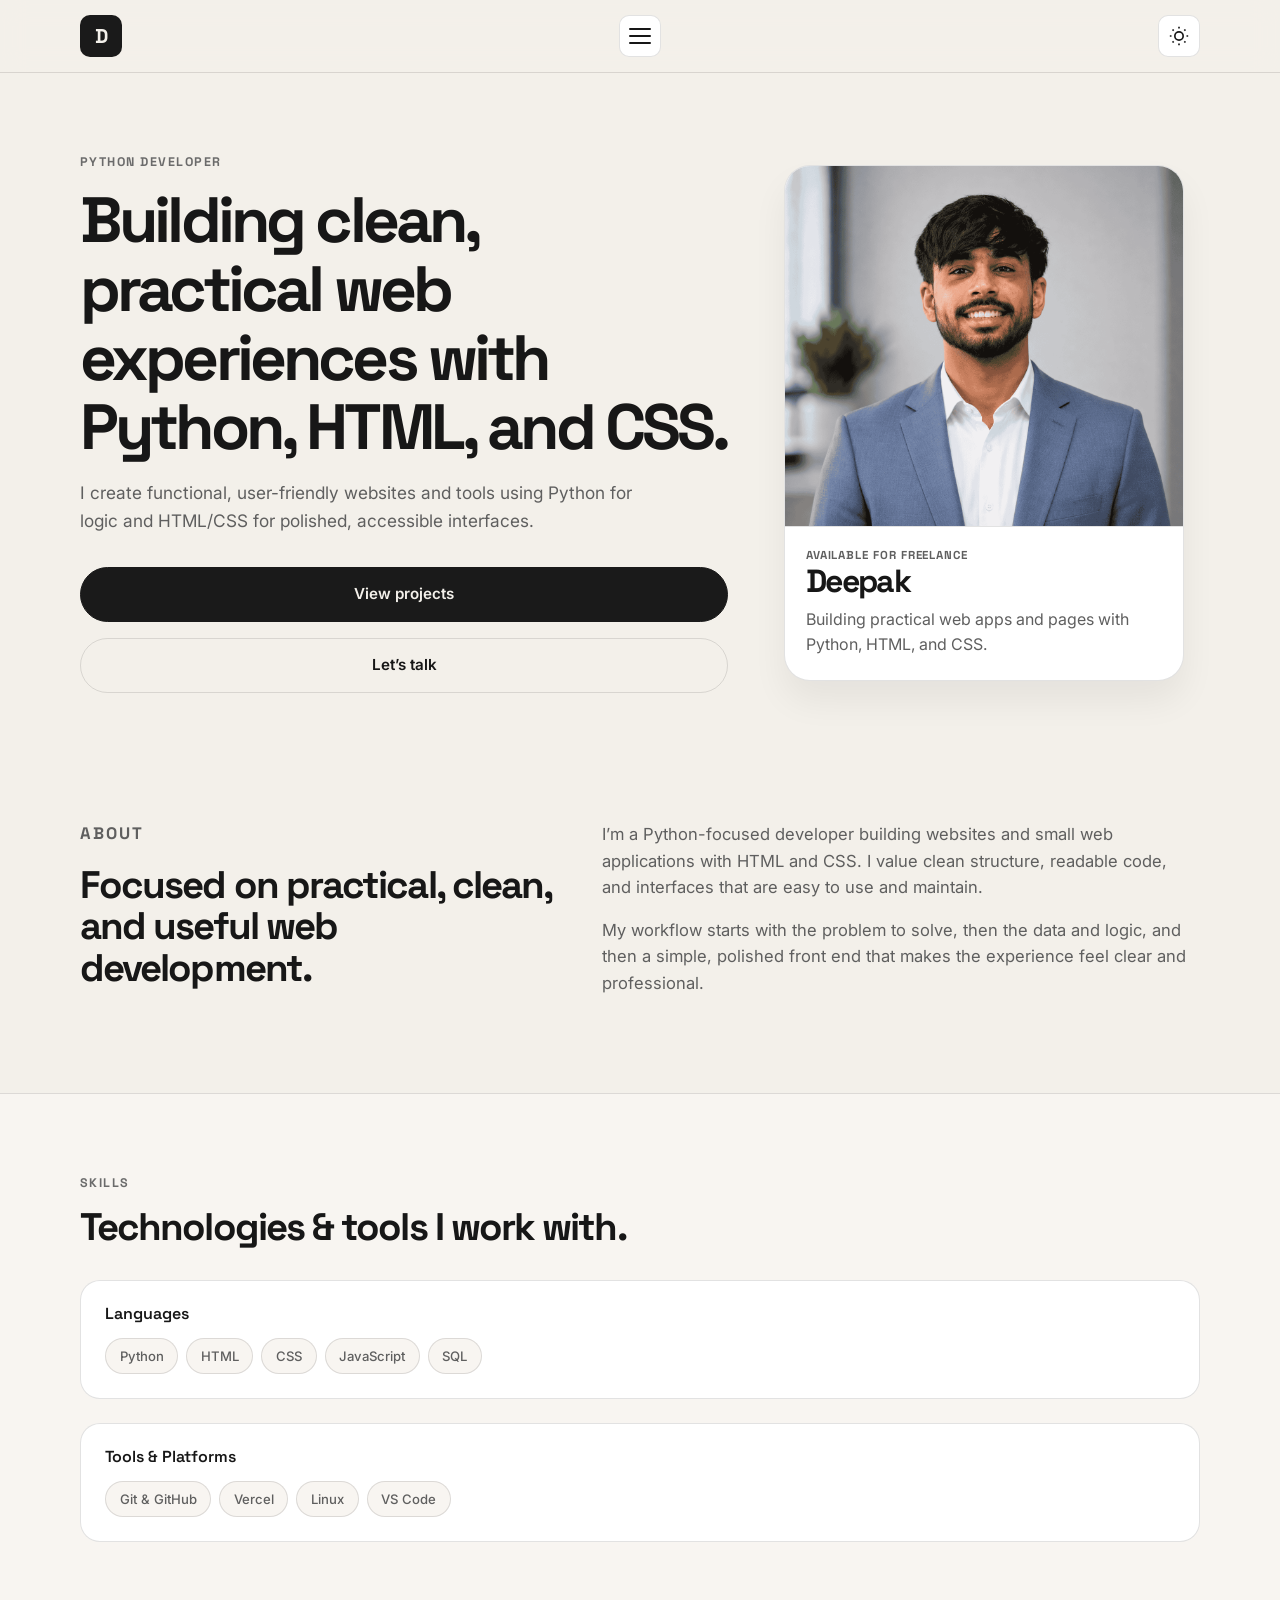
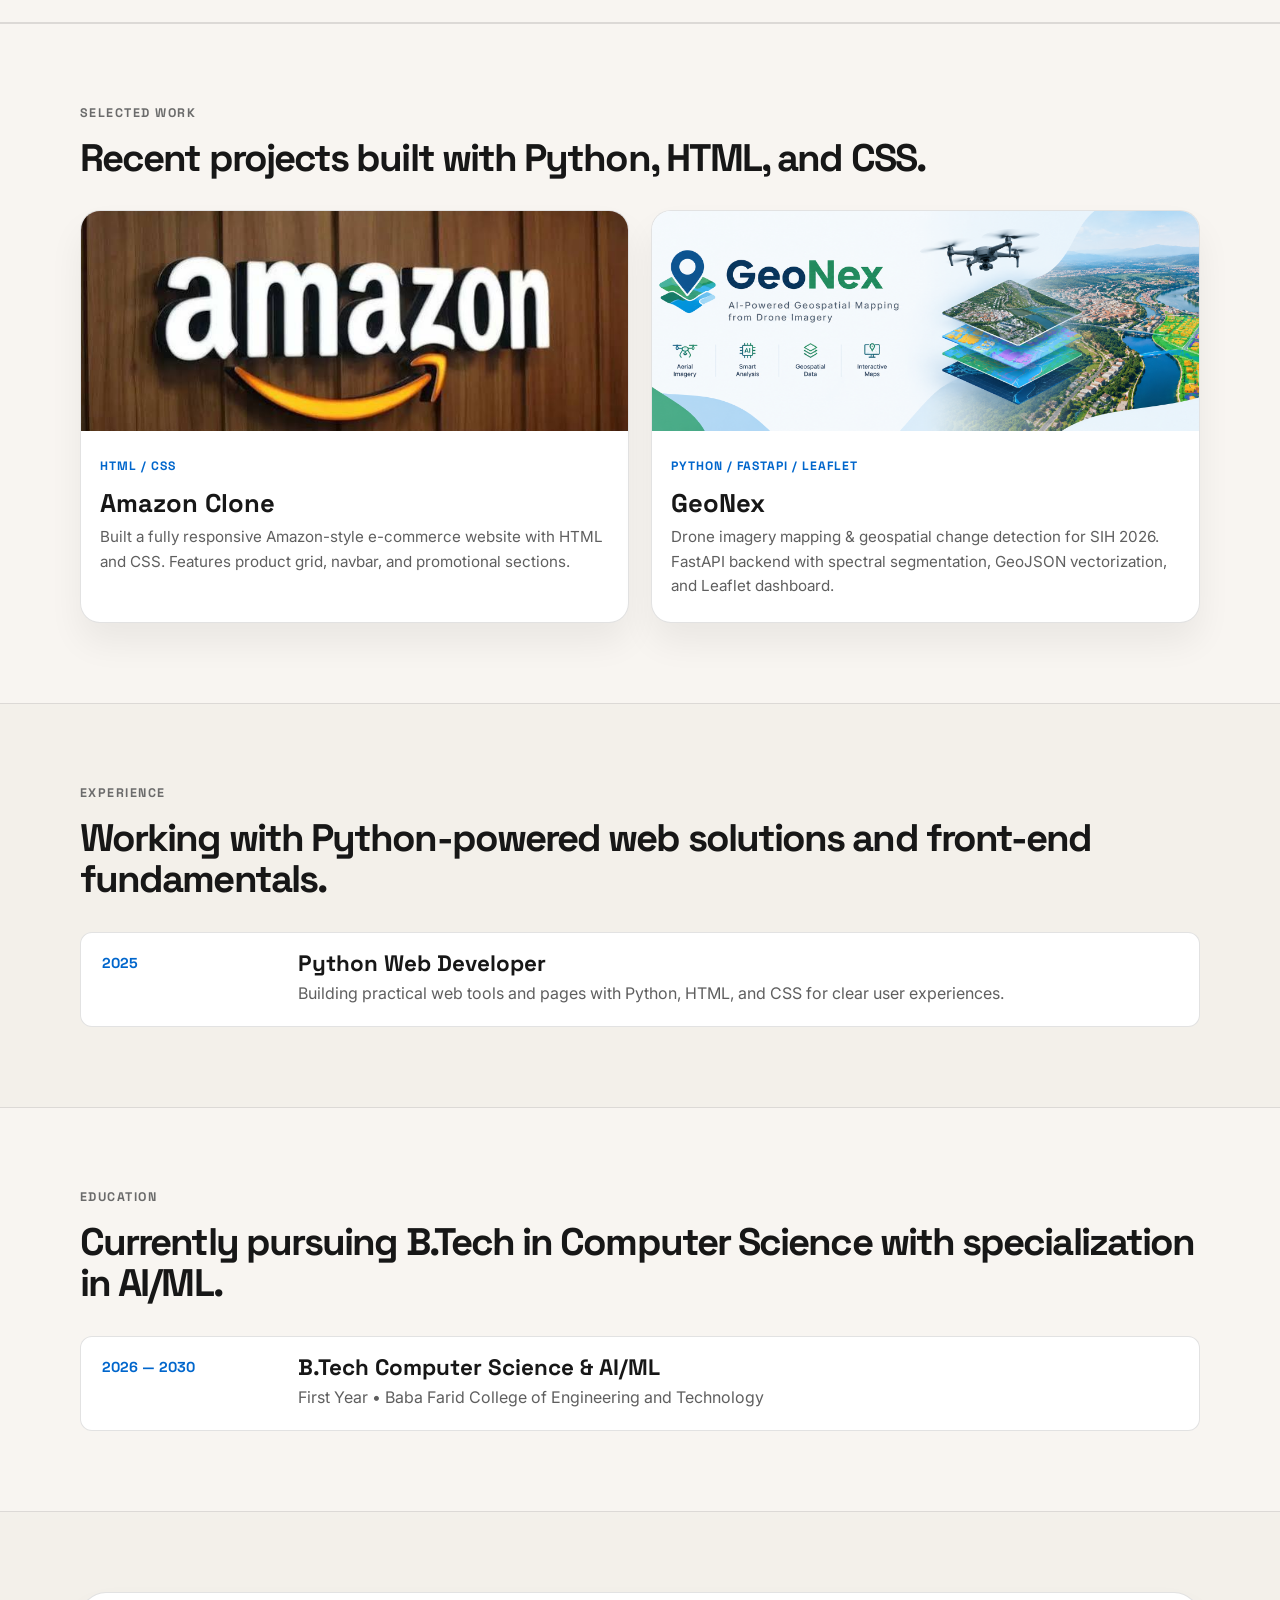
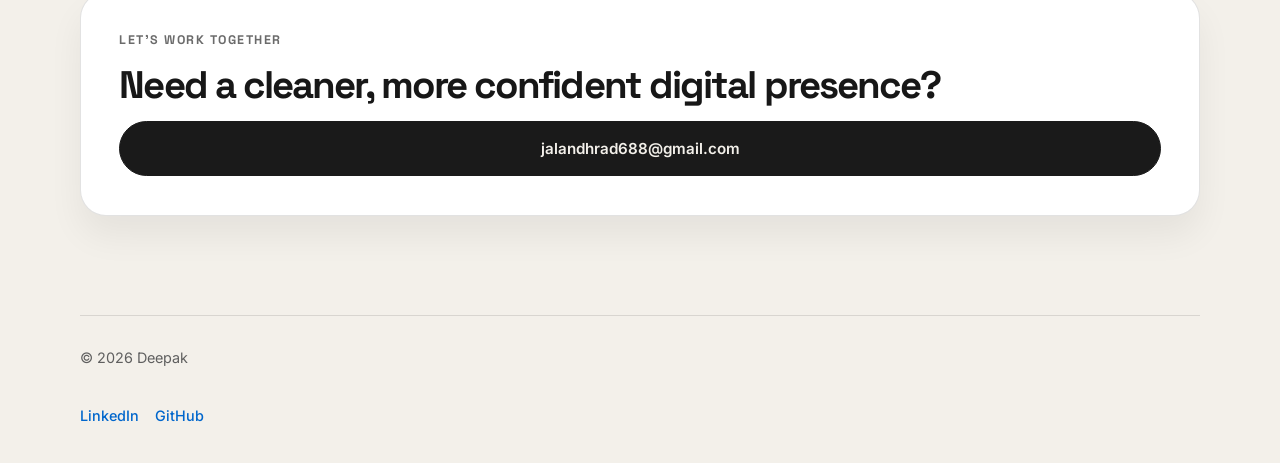
==== commit f9a22937: "update destination" ====
--- a/index.html
+++ b/index.html
@@ -126,7 +126,7 @@
           <h2>Recent projects built with Python, HTML, and CSS.</h2>
 
           <div class="project-grid">
-            <a href="project with css and html/amazon-clone.html" class="project-card" target="_blank">
+            <a href="https://amazondisplaycloneproject.vercel.app/" class="project-card" target="_blank">
               <img src="image.png" alt="Amazon clone project preview" />
               <div class="project-body">
                 <span>HTML / CSS</span>
@@ -204,4 +204,3 @@
     <script src="script.js"></script>
   </body>
 </html>
-
